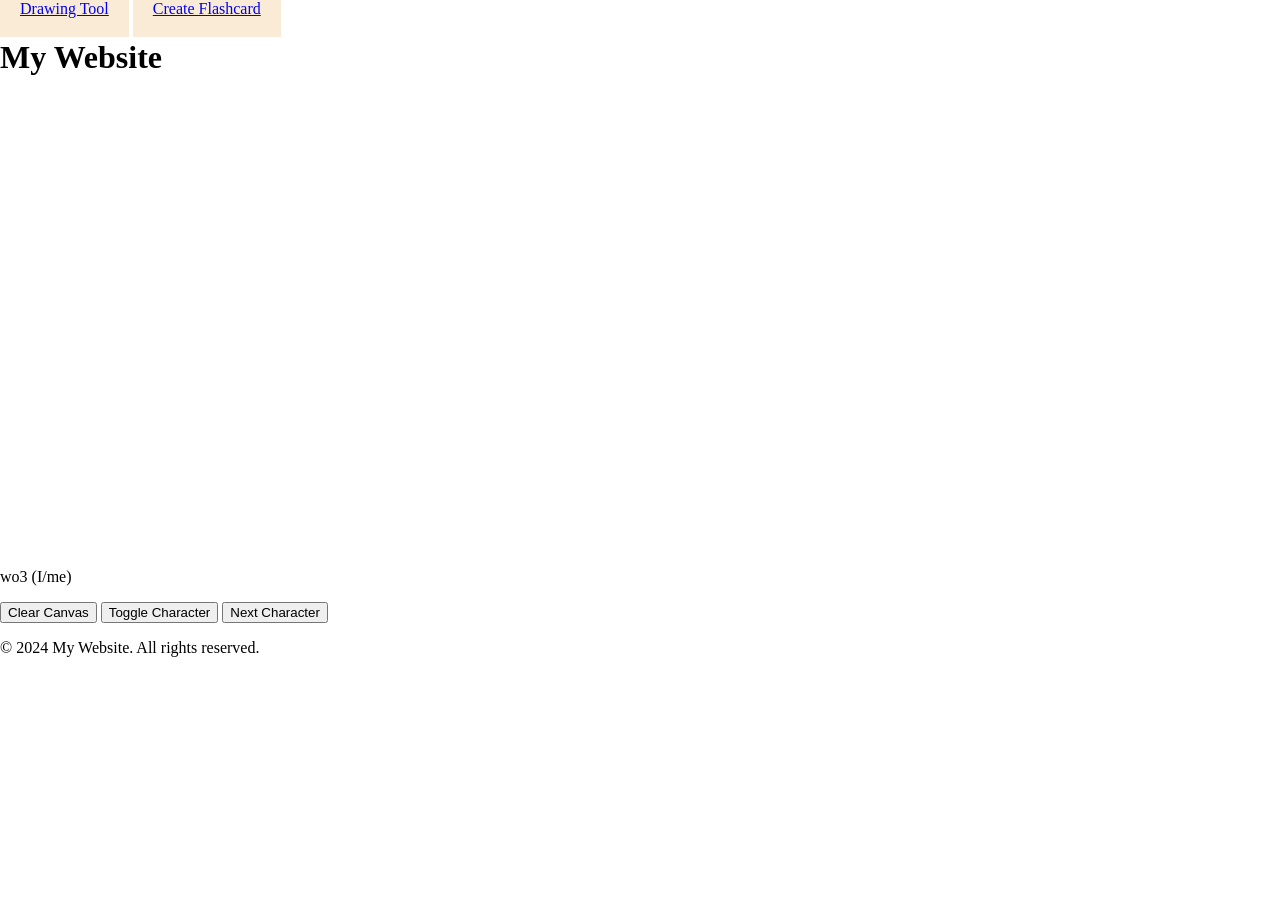
==== index.html @ 9ec39c5e "MVP" ====
<!DOCTYPE html>
<html lang="en">
<head>
    <meta charset="UTF-8">
    <meta name="viewport" content="width=device-width, initial-scale=1.0">
    <title>Practice</title>
    <link rel='stylesheet' href="universal.css">
</head>
<body>
    <script src="universal.js"></script>
    
    <script src="drawing.js"></script>
    <canvas id="drawingCanvas"></canvas>
    <p id = "characterDisplay"></p>
    <p id = "pinyinDisplay"></p>
    <button id="clearCanvas" onclick="clearCanvas()">Clear Canvas</button>
    <button id="toggleCharacter" onclick="toggleCharacter()">Toggle Character</button>
    <button id="nextCharacter" onclick="nextCharacter()">Next Character</button>

</body>
</html>
---- universal.css ----
body{
    overflow: hidden;
    padding: 0px;
    margin: 0px;
}
nav ul{
    padding: 0px;
    margin:0px;
}
nav ul li{
    display: inline;
    background-color: antiquewhite;
    padding:20px;
    margin: 0px;
    text-align: center;
    justify-content: center;
}
#drawingCanvas{
    overflow: hidden;
    touch-action: none;
}
#characterDisplay{
    position: absolute;
    z-index: 10;
    top: 0%;
    left: 50%;
    transform: translate(-50%, -50%);
    font-size: 300px;
    opacity: 0.1;
    pointer-events: none;
}
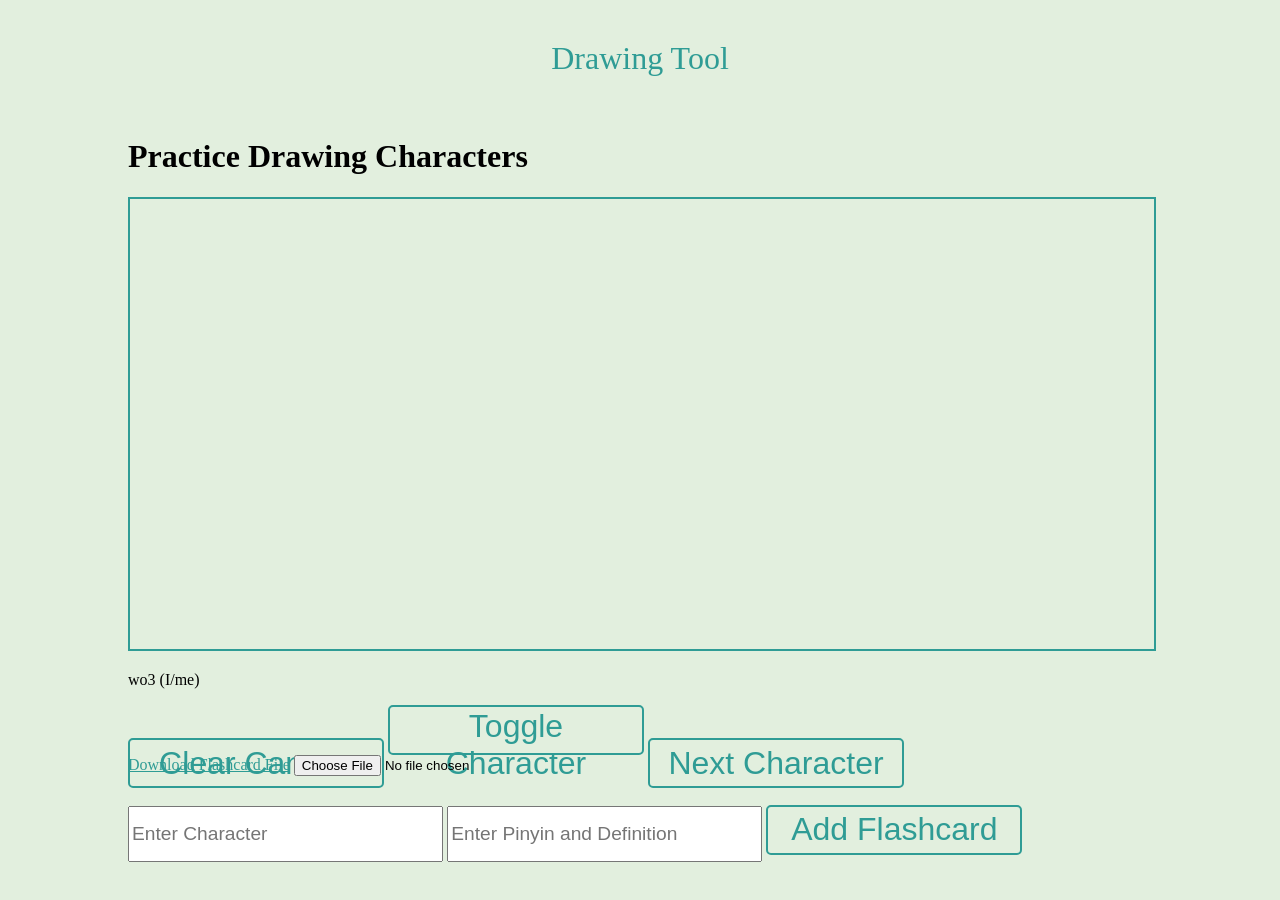
==== commit 03932b69: "Continued progress" ====
--- a/index.html
+++ b/index.html
@@ -8,14 +8,27 @@
 </head>
 <body>
     <script src="universal.js"></script>
-    
+    <script src="flashcard_create.js"></script>
     <script src="drawing.js"></script>
-    <canvas id="drawingCanvas"></canvas>
-    <p id = "characterDisplay"></p>
-    <p id = "pinyinDisplay"></p>
-    <button id="clearCanvas" onclick="clearCanvas()">Clear Canvas</button>
-    <button id="toggleCharacter" onclick="toggleCharacter()">Toggle Character</button>
-    <button id="nextCharacter" onclick="nextCharacter()">Next Character</button>
-
+    <main>
+        <h1>Practice Drawing Characters</h1>
+        <canvas id="drawingCanvas"></canvas>
+        <p id = "characterDisplay"></p>
+        <p id = "pinyinDisplay"></p>
+        <div class = 'box'>
+            <button id="clearCanvas" onclick="clearCanvas()">Clear Canvas</button>
+            <button id="toggleCharacter" onclick="toggleCharacter()">Toggle Character</button>
+            <button id="nextCharacter" onclick="nextCharacter()">Next Character</button>
+        </div>
+        <div class="box">
+            <a id="downloadFlashcards" href="flashcards.json" download>Download Flashcard File</a>
+            <input type="file" id="uploadFlashcards" accept=".json">
+        </div>
+        <form id = "flashcardForm" class = 'box'>
+            <input type="text" id="newCharacter" placeholder="Enter Character">
+            <input type="text" id="newPinyin" placeholder="Enter Pinyin and Definition">
+            <button id="addFlashcard" type="submit">Add Flashcard</button>
+        </form>
+    </main>
 </body>
 </html>
--- a/universal.css
+++ b/universal.css
@@ -1,31 +1,66 @@
 body{
-    overflow: hidden;
     padding: 0px;
     margin: 0px;
+    background-color: #e2efde;
+}
+main{
+    padding: 0% 10%;
+}
+a{
+    color: #2f9c95;
+}
+ul a{
+    text-decoration: none;
+    font-size: 2em;
+    text-align: center;
 }
 nav ul{
     padding: 0px;
     margin:0px;
+    text-align: center;
+    justify-content: center;
 }
 nav ul li{
-    display: inline;
-    background-color: antiquewhite;
-    padding:20px;
+    color:#2f9c95;
+    display: flex;
+    background-color: #e2efde;
+    padding:40px;
     margin: 0px;
     text-align: center;
     justify-content: center;
 }
+.box{
+    width:100%;
+    height:50px;
+}
+.box button{
+    text-align: center;
+    border: #2f9c95 solid 2px;
+    color:#2f9c95;
+    border-radius: 5px;
+    background-color: #e2efde;
+    width: 25%;
+    height: 100%;
+    font-size: 2em;
+}
 #drawingCanvas{
     overflow: hidden;
     touch-action: none;
+    border:#2f9c95 solid 2px;
+    width:100%;
 }
 #characterDisplay{
     position: absolute;
     z-index: 10;
     top: 0%;
     left: 50%;
-    transform: translate(-50%, -50%);
+    transform: translate(-50%, -30%);
     font-size: 300px;
     opacity: 0.1;
     pointer-events: none;
+}
+#flashcardForm input{
+    width: 30%;
+    height: 100%;
+    font-size: 1.2em;
 }
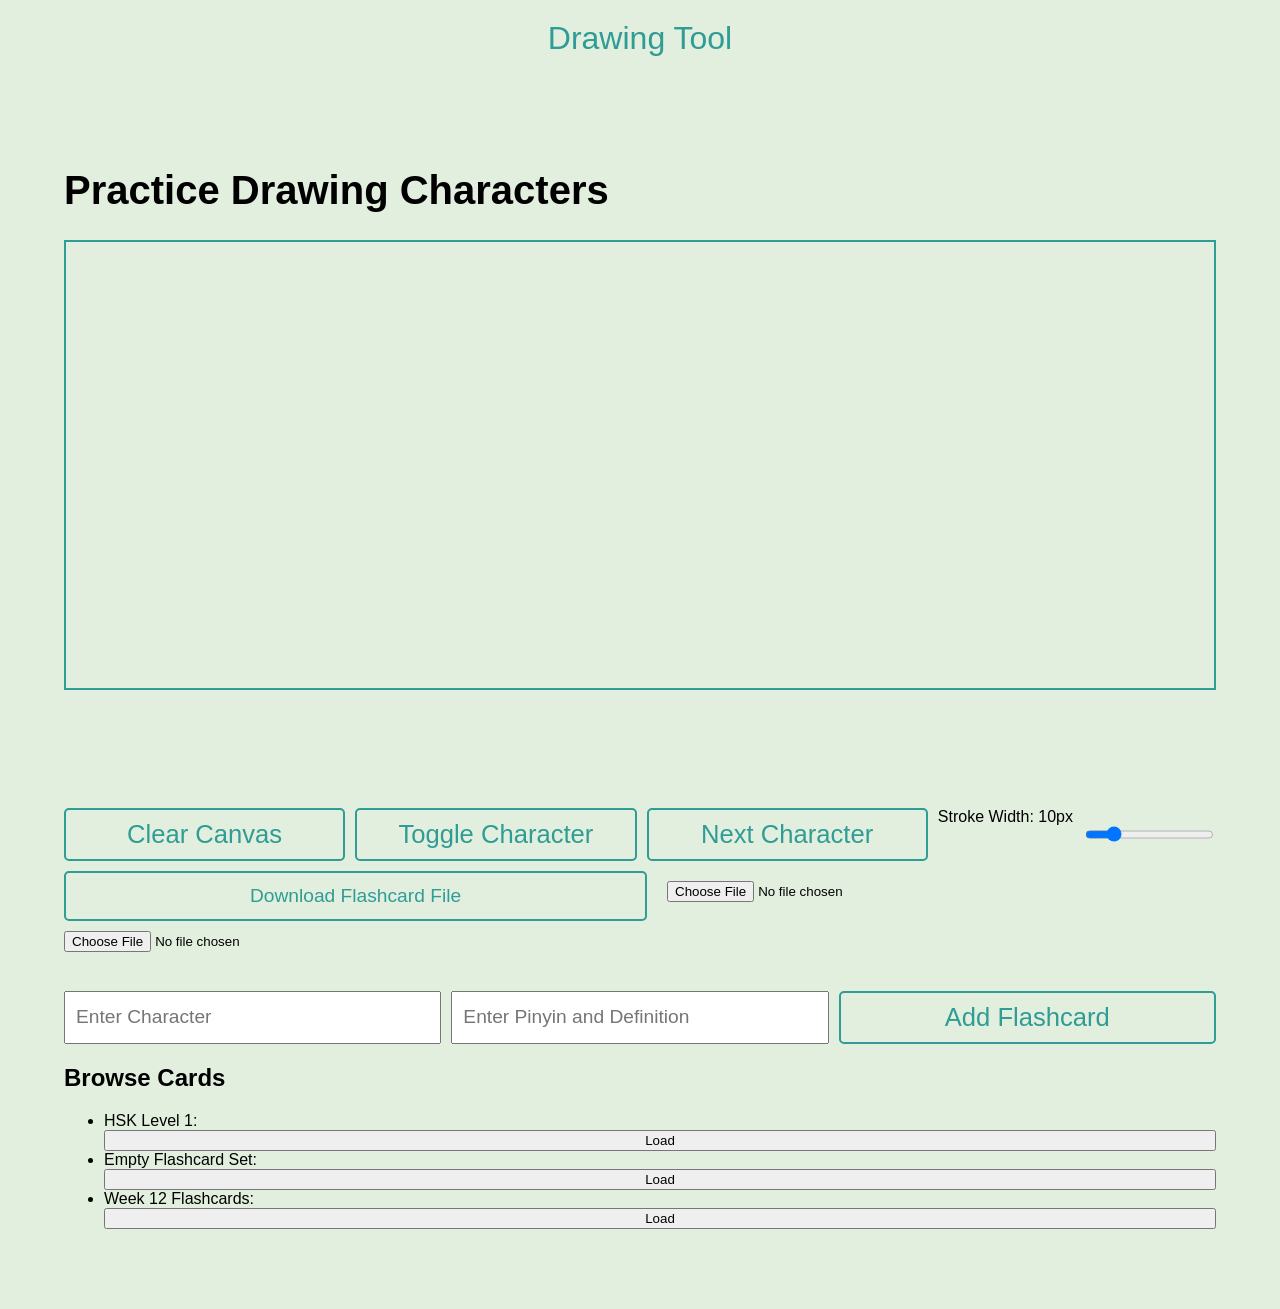
==== commit bbf50e8a: "Changes1" ====
--- a/index.html
+++ b/index.html
@@ -10,25 +10,43 @@
     <script src="universal.js"></script>
     <script src="flashcard_create.js"></script>
     <script src="drawing.js"></script>
+    <script src="browse.js"></script>
     <main>
         <h1>Practice Drawing Characters</h1>
-        <canvas id="drawingCanvas"></canvas>
+        <div id="container">
+            <canvas id="drawingCanvas"></canvas>
+        </div>
         <p id = "characterDisplay"></p>
         <p id = "pinyinDisplay"></p>
+        <p id = "cardCount" style="font-size: 0.9rem; color: #555;"></p>
+        <div class='box'>
+            <img id="mediaDisplay" src="[data-uri]" style="display:none; max-width:160px; margin-top:0.5em;" alt="Card media">
+        </div>
         <div class = 'box'>
             <button id="clearCanvas" onclick="clearCanvas()">Clear Canvas</button>
             <button id="toggleCharacter" onclick="toggleCharacter()">Toggle Character</button>
             <button id="nextCharacter" onclick="nextCharacter()">Next Character</button>
+            <label for="strokeWidthRange">Stroke Width: <span id="strokeWidthValue">10</span>px</label>
+            <input type="range" id="strokeWidthRange" min="1" max="50" value="10">
         </div>
         <div class="box">
-            <a id="downloadFlashcards" href="flashcards.json" download>Download Flashcard File</a>
+            <a id="downloadFlashcards" href="flashcards/flashcards.json" download>Download Flashcard File</a>
             <input type="file" id="uploadFlashcards" accept=".json">
+        </div>
+        <div class="box">
+            <input type="file" id="fileInput" accept="image/*">
+            <img id="preview" src="[data-uri]" style="display:none; max-width:160px; margin-top:0.5em;" alt="Image preview">
         </div>
         <form id = "flashcardForm" class = 'box'>
             <input type="text" id="newCharacter" placeholder="Enter Character">
             <input type="text" id="newPinyin" placeholder="Enter Pinyin and Definition">
             <button id="addFlashcard" type="submit">Add Flashcard</button>
         </form>
+
+        <h2>Browse Cards</h2>
+        <ul id="flashcardList">
+            
+        </ul>
     </main>
 </body>
 </html>
--- a/universal.css
+++ b/universal.css
@@ -1,17 +1,24 @@
+
+* {
+    box-sizing: border-box;
+}
+
 body{
     padding: 0px;
     margin: 0px;
     background-color: #e2efde;
+    font-family: 'Arial', sans-serif;
 }
 main{
-    padding: 0% 10%;
+    padding: clamp(10px, 5vw, 100px);
 }
 a{
     color: #2f9c95;
+    font-size: clamp(1em, 2vw, 1.2em);
 }
 ul a{
     text-decoration: none;
-    font-size: 2em;
+    font-size: clamp(1.5em, 4vw, 2em);
     text-align: center;
 }
 nav ul{
@@ -19,19 +26,26 @@
     margin:0px;
     text-align: center;
     justify-content: center;
+    display: flex;
+    flex-wrap: wrap;
 }
 nav ul li{
     color:#2f9c95;
     display: flex;
     background-color: #e2efde;
-    padding:40px;
+    padding: clamp(10px, 2vw, 20px);
     margin: 0px;
     text-align: center;
     justify-content: center;
 }
 .box{
     width:100%;
-    height:50px;
+    height: auto;
+    min-height: 50px;
+    display: flex;
+    gap: 10px;
+    margin: 10px 0;
+    flex-wrap: wrap;
 }
 .box button{
     text-align: center;
@@ -39,28 +53,108 @@
     color:#2f9c95;
     border-radius: 5px;
     background-color: #e2efde;
-    width: 25%;
-    height: 100%;
-    font-size: 2em;
+    flex: 1;
+    min-width: 100px;
+    font-size: clamp(1em, 2vw, 2em);
+    padding: 10px;
+    cursor: pointer;
+}
+.box button:hover {
+    background-color: #d0e8cb;
 }
 #drawingCanvas{
     overflow: hidden;
     touch-action: none;
     border:#2f9c95 solid 2px;
     width:100%;
+    height: auto;
+    display: block;
+    z-index: 0;
+}
+.download-link{
+    display: inline-block;
+    padding: 10px 20px;
+    border: #2f9c95 solid 2px;
+    border-radius: 5px;
+    background-color: #e2efde;
+    text-decoration: none;
+    color: #2f9c95;
+}
+#container{
+    z-index: 1;
+    width: 100%;
+    position: relative;
 }
 #characterDisplay{
     position: absolute;
     z-index: 10;
-    top: 0%;
+    top: 50%;
     left: 50%;
-    transform: translate(-50%, -30%);
-    font-size: 300px;
+    transform: translate(-50%, -50%);
+    font-size: clamp(80px, 30vmin, 400px);
     opacity: 0.1;
     pointer-events: none;
+    width: 100%;
+    text-align: center;
+    white-space: normal;
+    word-wrap: break-word;
+    display: -webkit-box;
+    -webkit-line-clamp: 2;
+    -webkit-box-orient: vertical;
+    overflow: hidden;
+}
+#flashcardForm{
+    display: flex;
+    gap: 10px;
+    flex-wrap: wrap;
 }
 #flashcardForm input{
-    width: 30%;
-    height: 100%;
-    font-size: 1.2em;
+    flex: 1;
+    min-width: 200px;
+    min-height: 50px;
+    font-size: clamp(1em, 2vw, 1.2em);
+    padding: 10px;
+}
+#flashcardForm button {
+    flex: 1;
+    min-width: 100px;
+}
+
+h1 {
+    font-size: clamp(1.5em, 5vw, 2.5em);
+}
+
+p {
+    font-size: clamp(1em, 2vw, 1.2em);
+}
+
+#uploadFlashcards {
+    flex: 1;
+    min-width: 150px;
+    padding: 10px;
+    cursor: pointer;
+}
+
+#downloadFlashcards {
+    display: inline-block;
+    padding: 10px 20px;
+    border: #2f9c95 solid 2px;
+    border-radius: 5px;
+    background-color: #e2efde;
+    text-decoration: none;
+    flex: 1;
+    text-align: center;
+    min-height: 50px;
+    display: flex;
+    align-items: center;
+    justify-content: center;
+}
+
+#pinyinDisplay {
+    white-space: pre-wrap;
+    word-wrap: break-word;
+    overflow-wrap: break-word;
+    max-width: 100%;
+    text-align: center;
+    padding: 10px;
 }
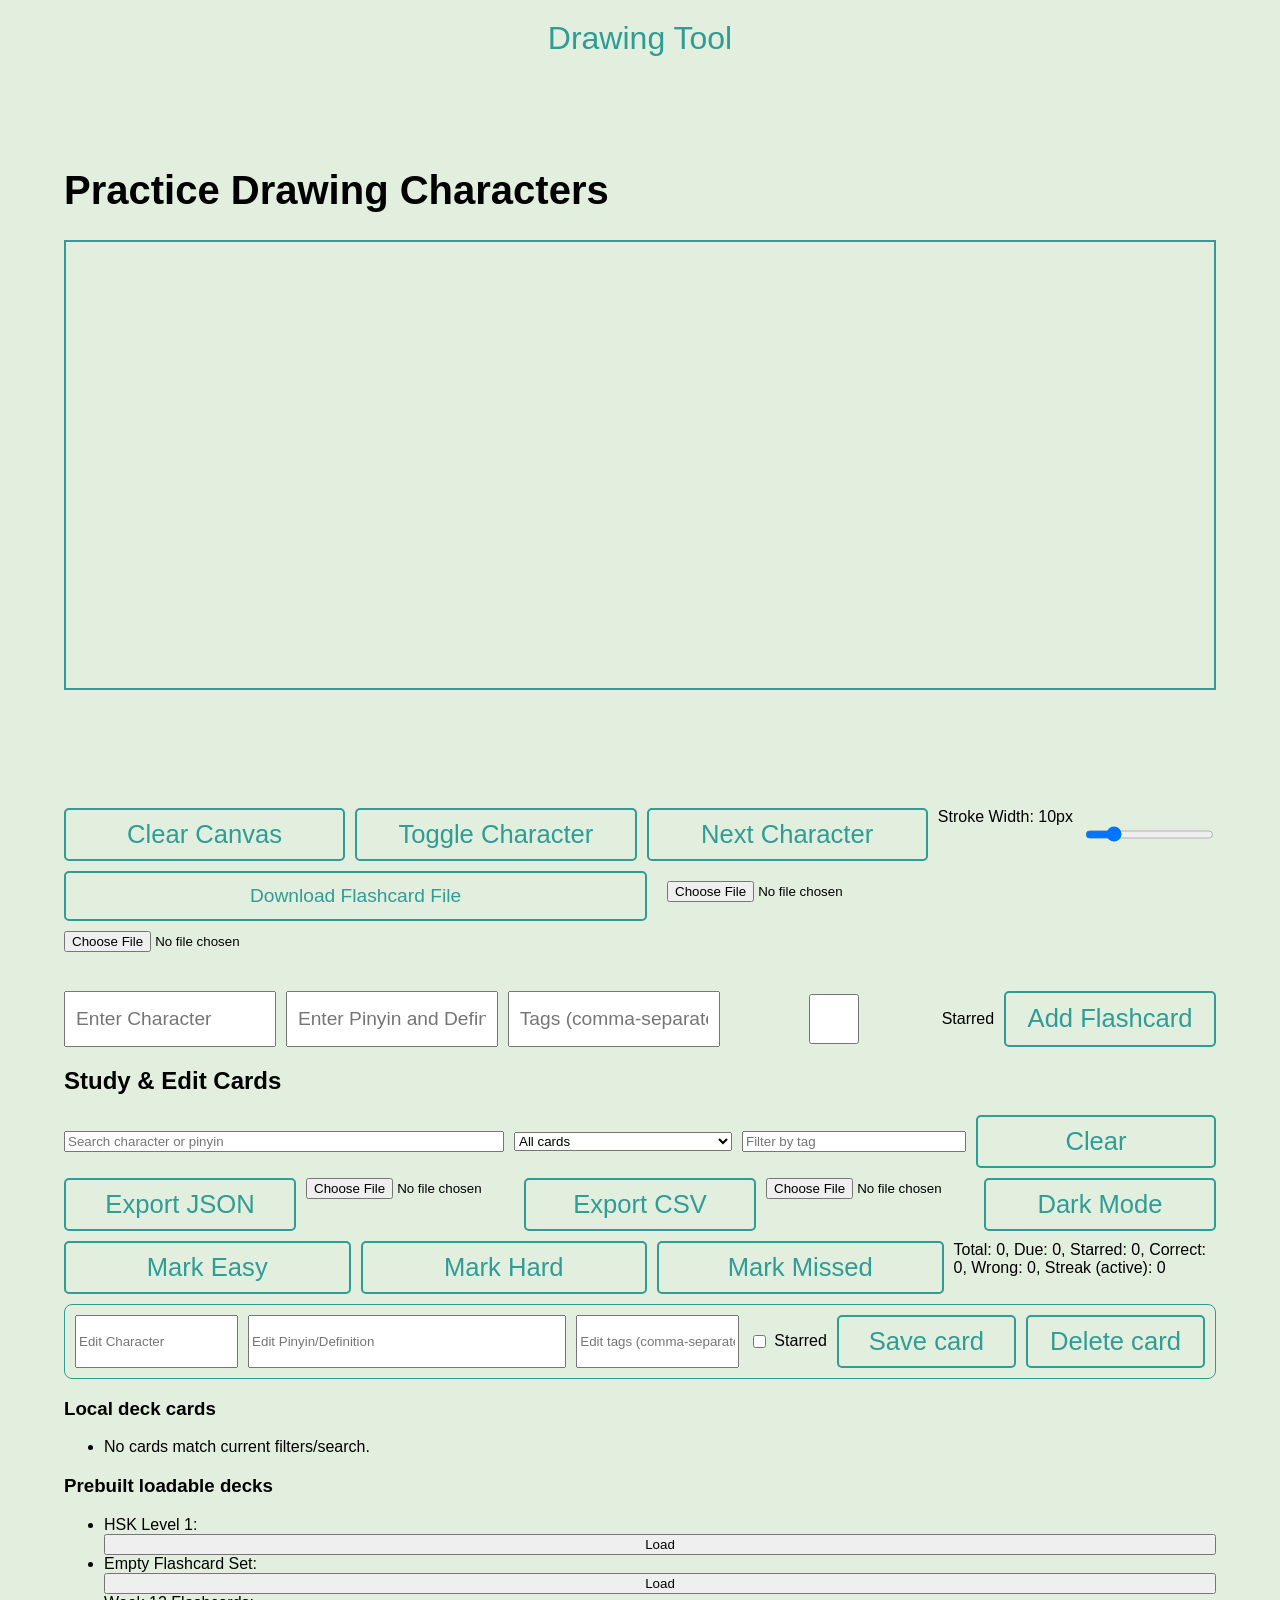
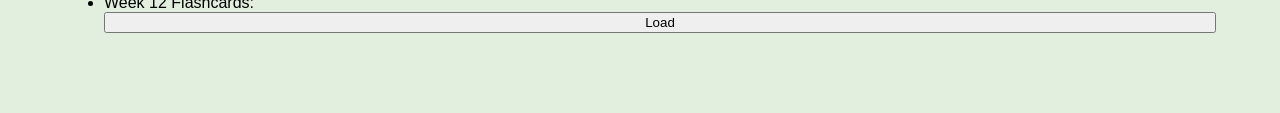
==== commit ef0fc91a: "Big changes" ====
--- a/index.html
+++ b/index.html
@@ -37,16 +37,56 @@
             <input type="file" id="fileInput" accept="image/*">
             <img id="preview" src="[data-uri]" style="display:none; max-width:160px; margin-top:0.5em;" alt="Image preview">
         </div>
-        <form id = "flashcardForm" class = 'box'>
-            <input type="text" id="newCharacter" placeholder="Enter Character">
-            <input type="text" id="newPinyin" placeholder="Enter Pinyin and Definition">
+        <form id="flashcardForm" class="box" style="flex-wrap: wrap;">
+            <input type="text" id="newCharacter" placeholder="Enter Character" required>
+            <input type="text" id="newPinyin" placeholder="Enter Pinyin and Definition" required>
+            <input type="text" id="newTags" placeholder="Tags (comma-separated)">
+            <label style="display:flex; align-items:center; gap:5px;"><input type="checkbox" id="newStarred"> Starred</label>
             <button id="addFlashcard" type="submit">Add Flashcard</button>
         </form>
 
-        <h2>Browse Cards</h2>
-        <ul id="flashcardList">
-            
-        </ul>
+        <h2>Study & Edit Cards</h2>
+        <div class="box" style="justify-content: space-between; align-items: center;">
+            <input type="text" id="searchInput" placeholder="Search character or pinyin" style="flex:2; min-width: 180px;">
+            <select id="filterSelect" style="flex:1; min-width: 160px;">
+                <option value="all">All cards</option>
+                <option value="due">Due for review</option>
+                <option value="missed">Missed recently</option>
+                <option value="starred">Starred</option>
+                <option value="recent">Recently added</option>
+            </select>
+            <input type="text" id="tagFilter" placeholder="Filter by tag" style="flex:1; min-width: 130px;">
+            <button id="clearFilter">Clear</button>
+        </div>
+        <div class="box" style="flex-wrap: wrap; gap: 10px;">
+            <button id="exportJson">Export JSON</button>
+            <input type="file" id="importJson" accept="application/json" style="flex:1; min-width: 150px;">
+            <button id="exportCsv">Export CSV</button>
+            <input type="file" id="importCsv" accept=".csv" style="flex:1; min-width: 150px;">
+            <button id="themeToggle">Toggle Dark Mode</button>
+        </div>
+
+        <div id="reviewPanel" class="box" style="flex-wrap: wrap;">
+            <button id="markEasy">Mark Easy</button>
+            <button id="markHard">Mark Hard</button>
+            <button id="markMissed">Mark Missed</button>
+            <span id="stats" style="flex:1; min-width: 150px;"></span>
+        </div>
+
+        <div id="cardEditor" class="box" style="flex-wrap: wrap; border: 1px solid #2f9c95; border-radius: 8px; padding: 10px; margin-bottom: 10px;">
+            <input type="hidden" id="editCardId">
+            <input type="text" id="editCharacter" placeholder="Edit Character" style="flex:1; min-width:130px;">
+            <input type="text" id="editPinyin" placeholder="Edit Pinyin/Definition" style="flex:2; min-width:130px;">
+            <input type="text" id="editTags" placeholder="Edit tags (comma-separated)" style="flex:1; min-width:130px;">
+            <label style="display:flex; align-items:center; gap:5px;"><input type="checkbox" id="editStarred"> Starred</label>
+            <button id="saveCard">Save card</button>
+            <button id="deleteCard">Delete card</button>
+        </div>
+
+        <h3>Local deck cards</h3>
+        <ul id="flashcardList"></ul>
+        <h3>Prebuilt loadable decks</h3>
+        <ul id="deckLoadList"></ul>
     </main>
 </body>
 </html>
--- a/universal.css
+++ b/universal.css
@@ -157,4 +157,52 @@
     max-width: 100%;
     text-align: center;
     padding: 10px;
+}
+
+body.dark-mode {
+    background-color: #1b1b1b;
+    color: #ddd;
+}
+
+body.dark-mode nav ul li,
+body.dark-mode .box,
+body.dark-mode #flashcardList li,
+body.dark-mode #deckLoadList li {
+    background-color: #2a2a2a;
+    border-color: #444;
+    color: #eee;
+}
+
+body.dark-mode .box button,
+body.dark-mode a,
+body.dark-mode #downloadFlashcards {
+    border-color: #66d6d0;
+    color: #66d6d0;
+}
+
+body.dark-mode .box button:hover,
+body.dark-mode #downloadFlashcards:hover {
+    background-color: #346e6a;
+}
+
+@media (max-width: 768px) {
+    .box {
+        flex-direction: column;
+        align-items: stretch;
+    }
+
+    nav ul {
+        flex-direction: column;
+    }
+
+    .box button,
+    #downloadFlashcards,
+    #uploadFlashcards,
+    #flashcardForm input {
+        min-width: 100%;
+    }
+
+    #drawingCanvas {
+        height: 40vh;
+    }
 }
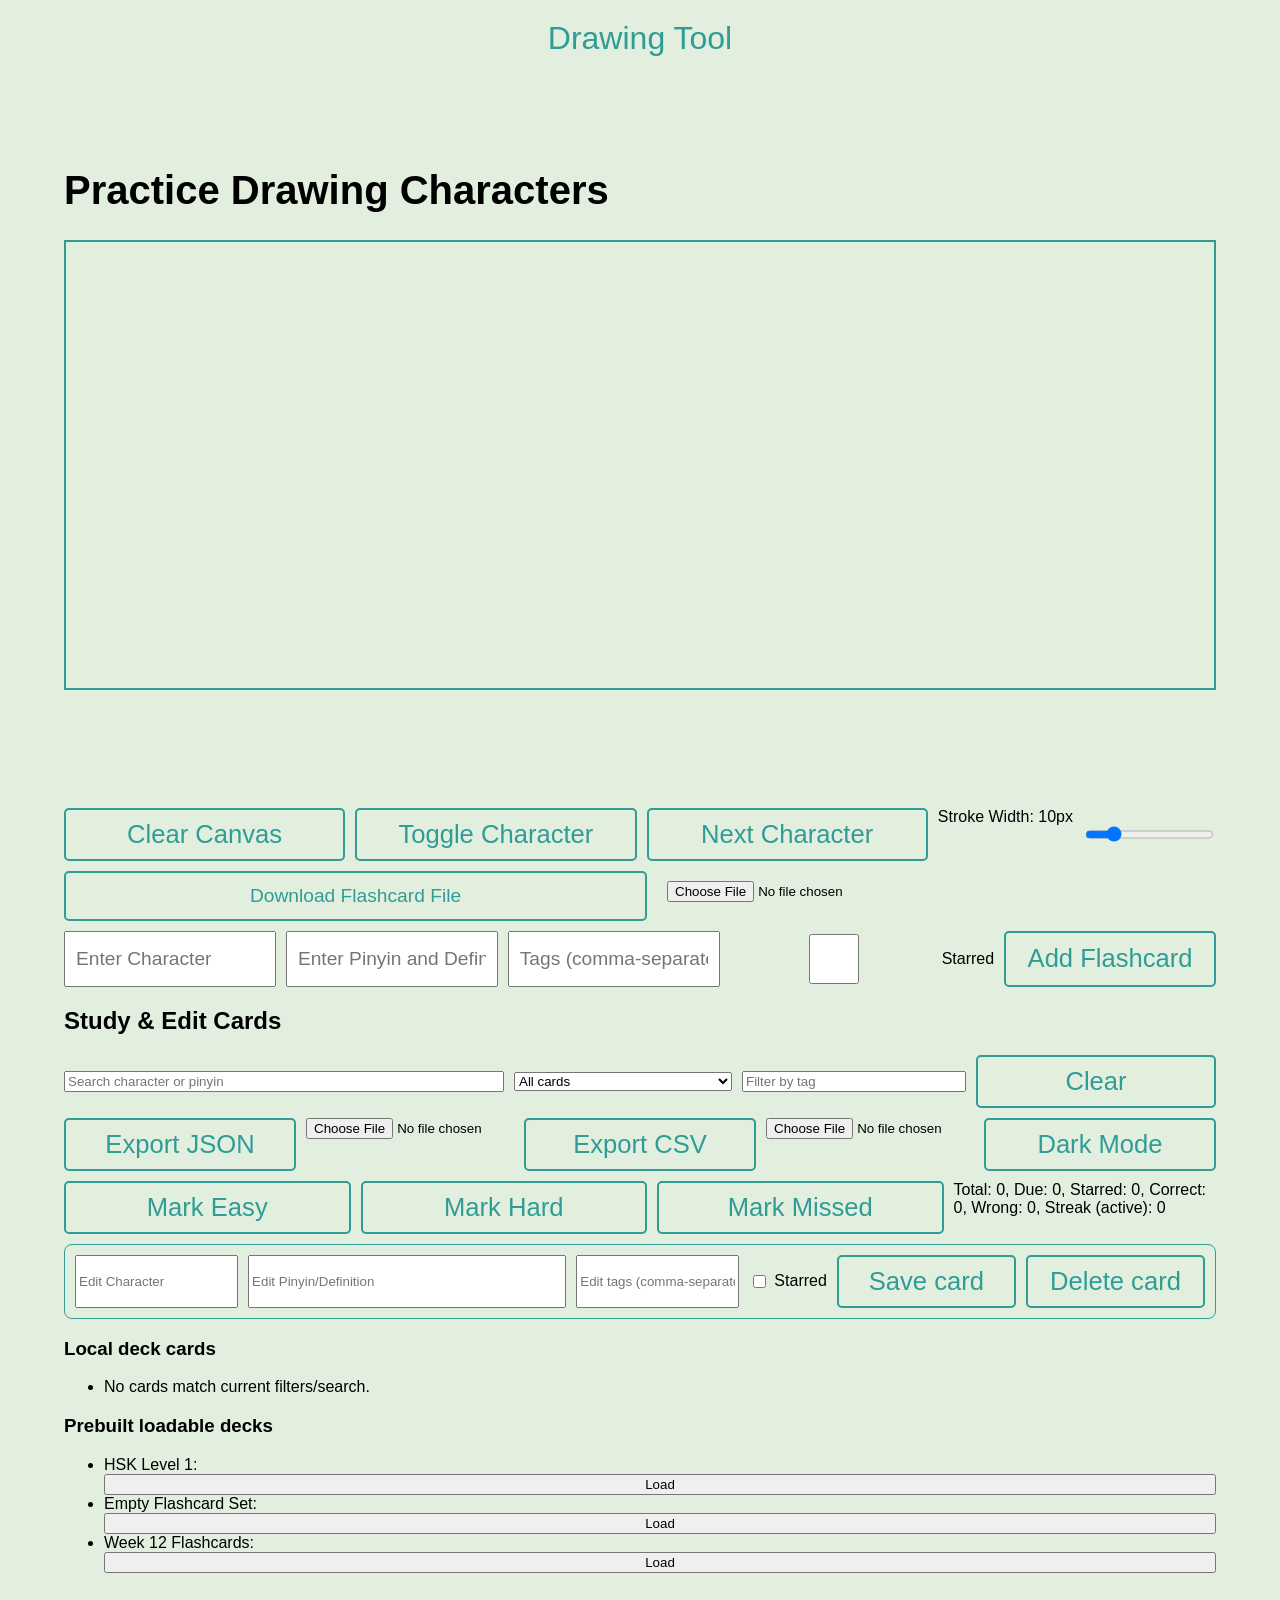
==== commit bfd04b2a: "Don't need images" ====
--- a/index.html
+++ b/index.html
@@ -32,10 +32,6 @@
         <div class="box">
             <a id="downloadFlashcards" href="flashcards/flashcards.json" download>Download Flashcard File</a>
             <input type="file" id="uploadFlashcards" accept=".json">
-        </div>
-        <div class="box">
-            <input type="file" id="fileInput" accept="image/*">
-            <img id="preview" src="[data-uri]" style="display:none; max-width:160px; margin-top:0.5em;" alt="Image preview">
         </div>
         <form id="flashcardForm" class="box" style="flex-wrap: wrap;">
             <input type="text" id="newCharacter" placeholder="Enter Character" required>
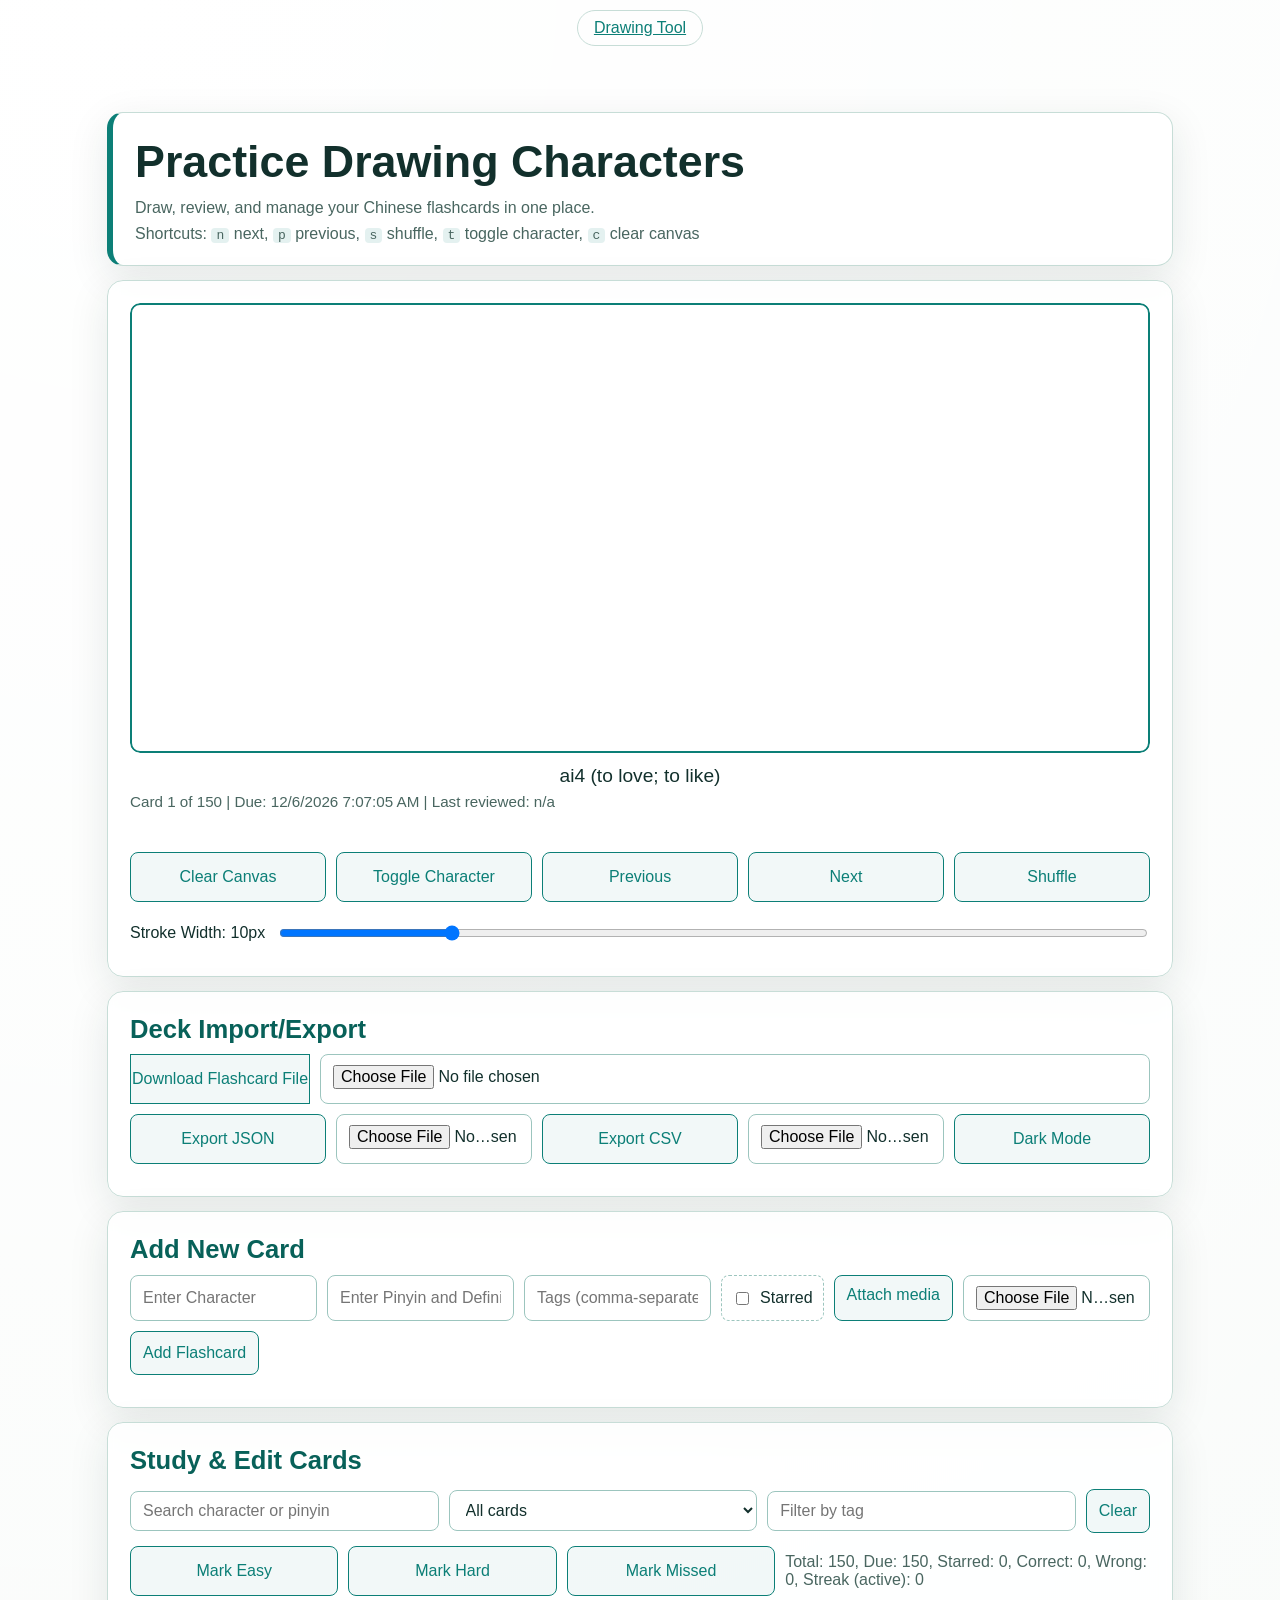
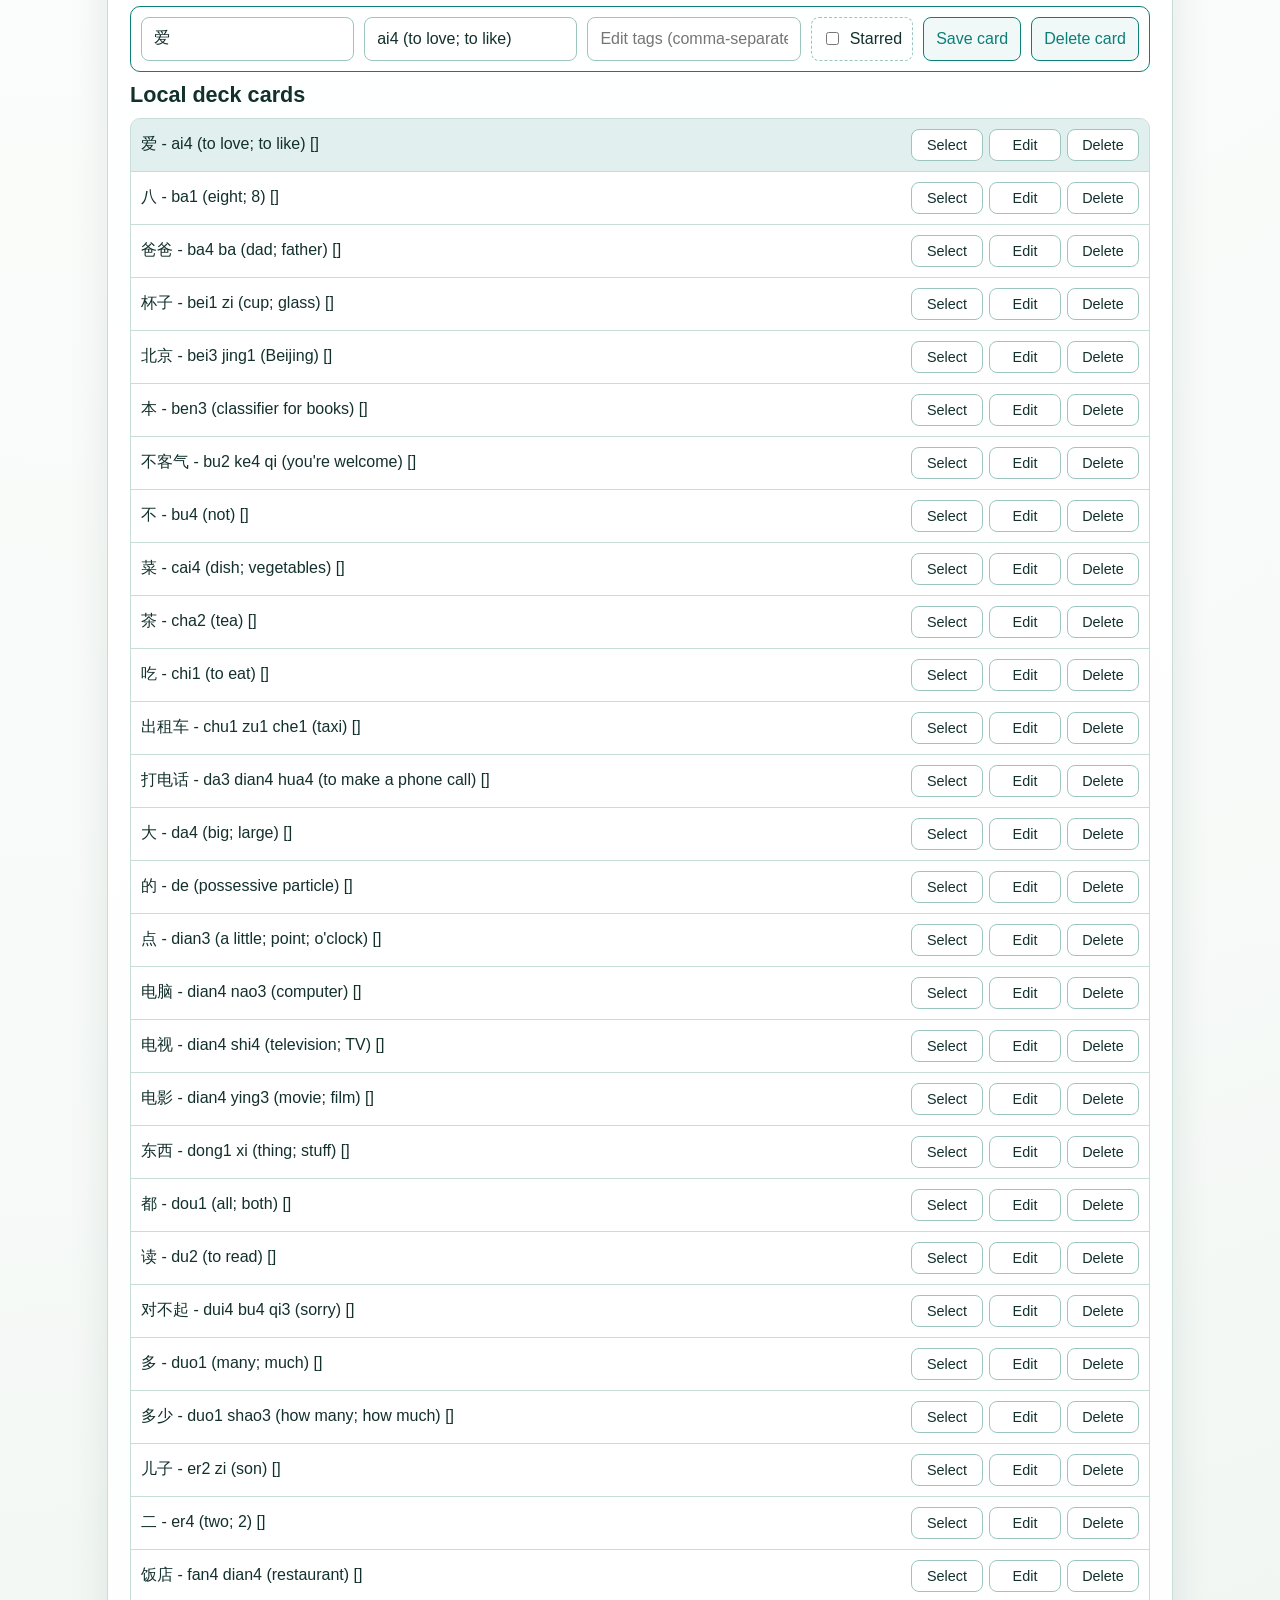
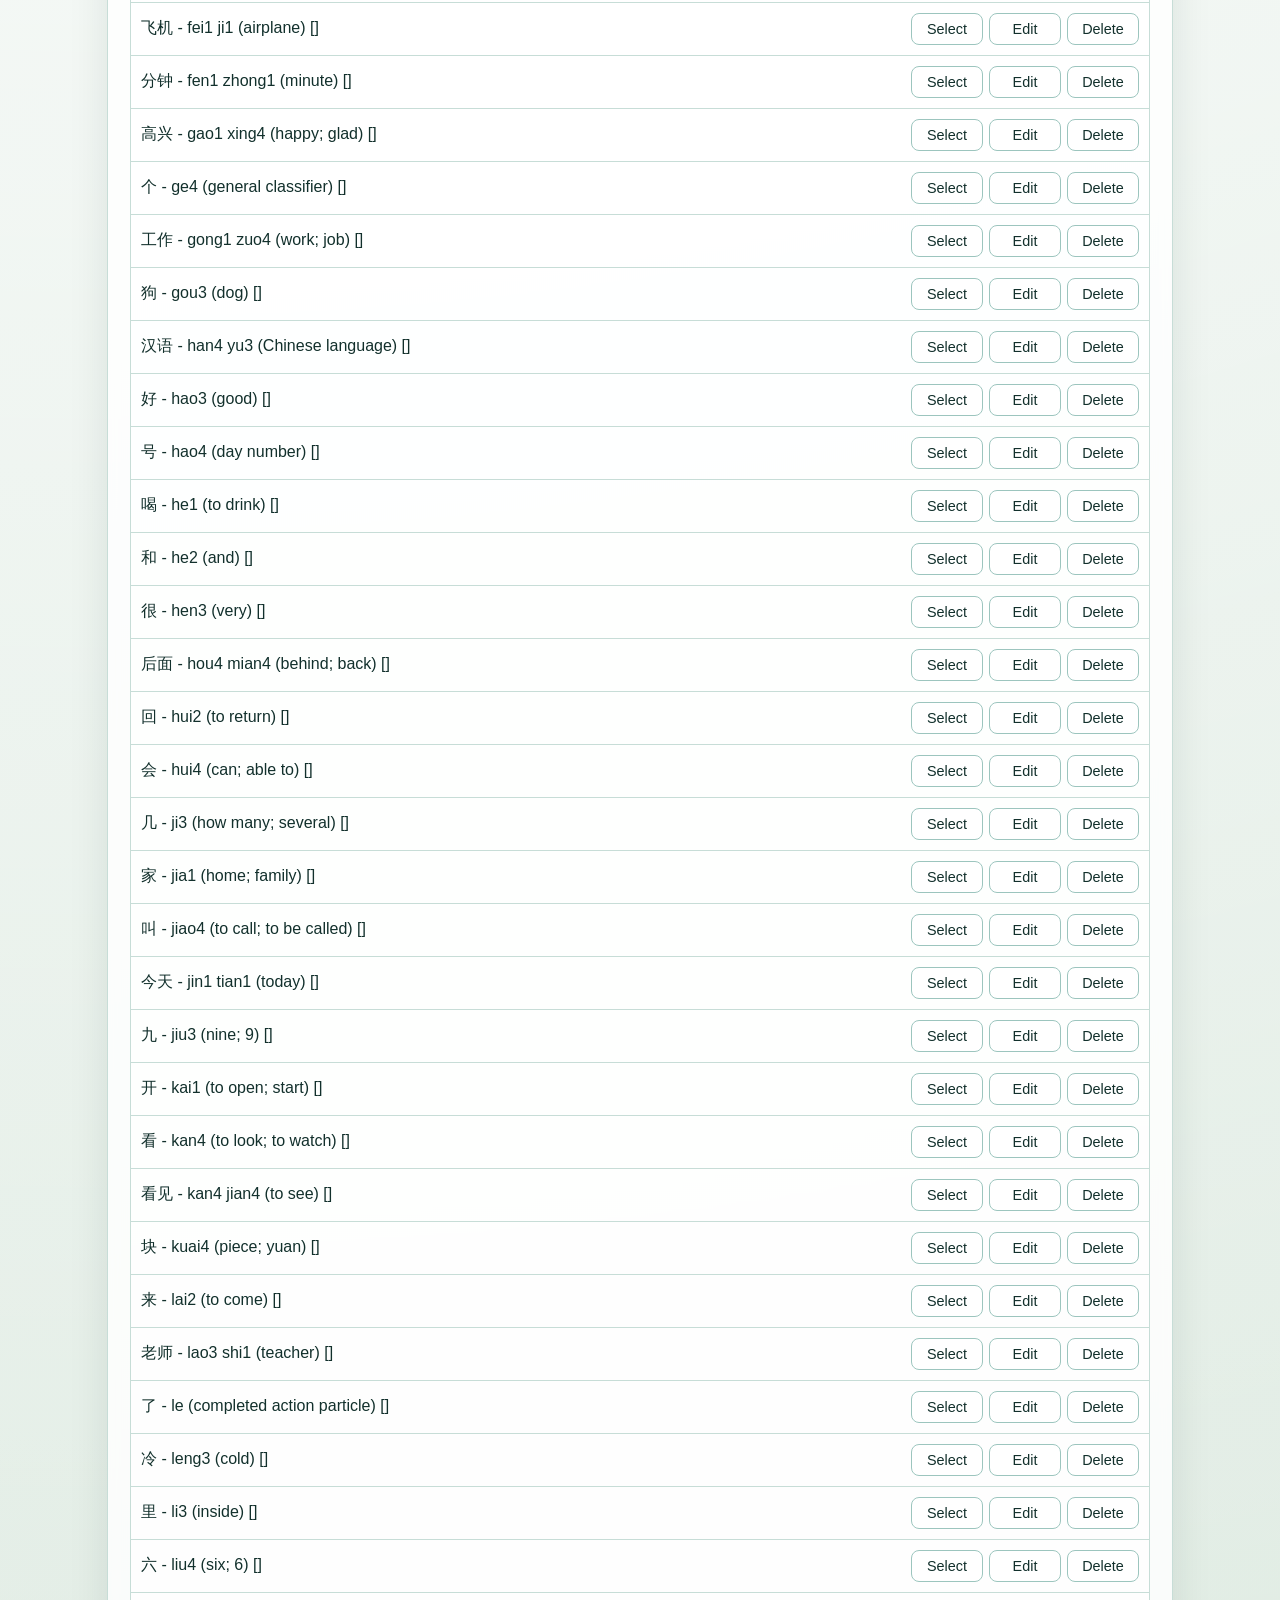
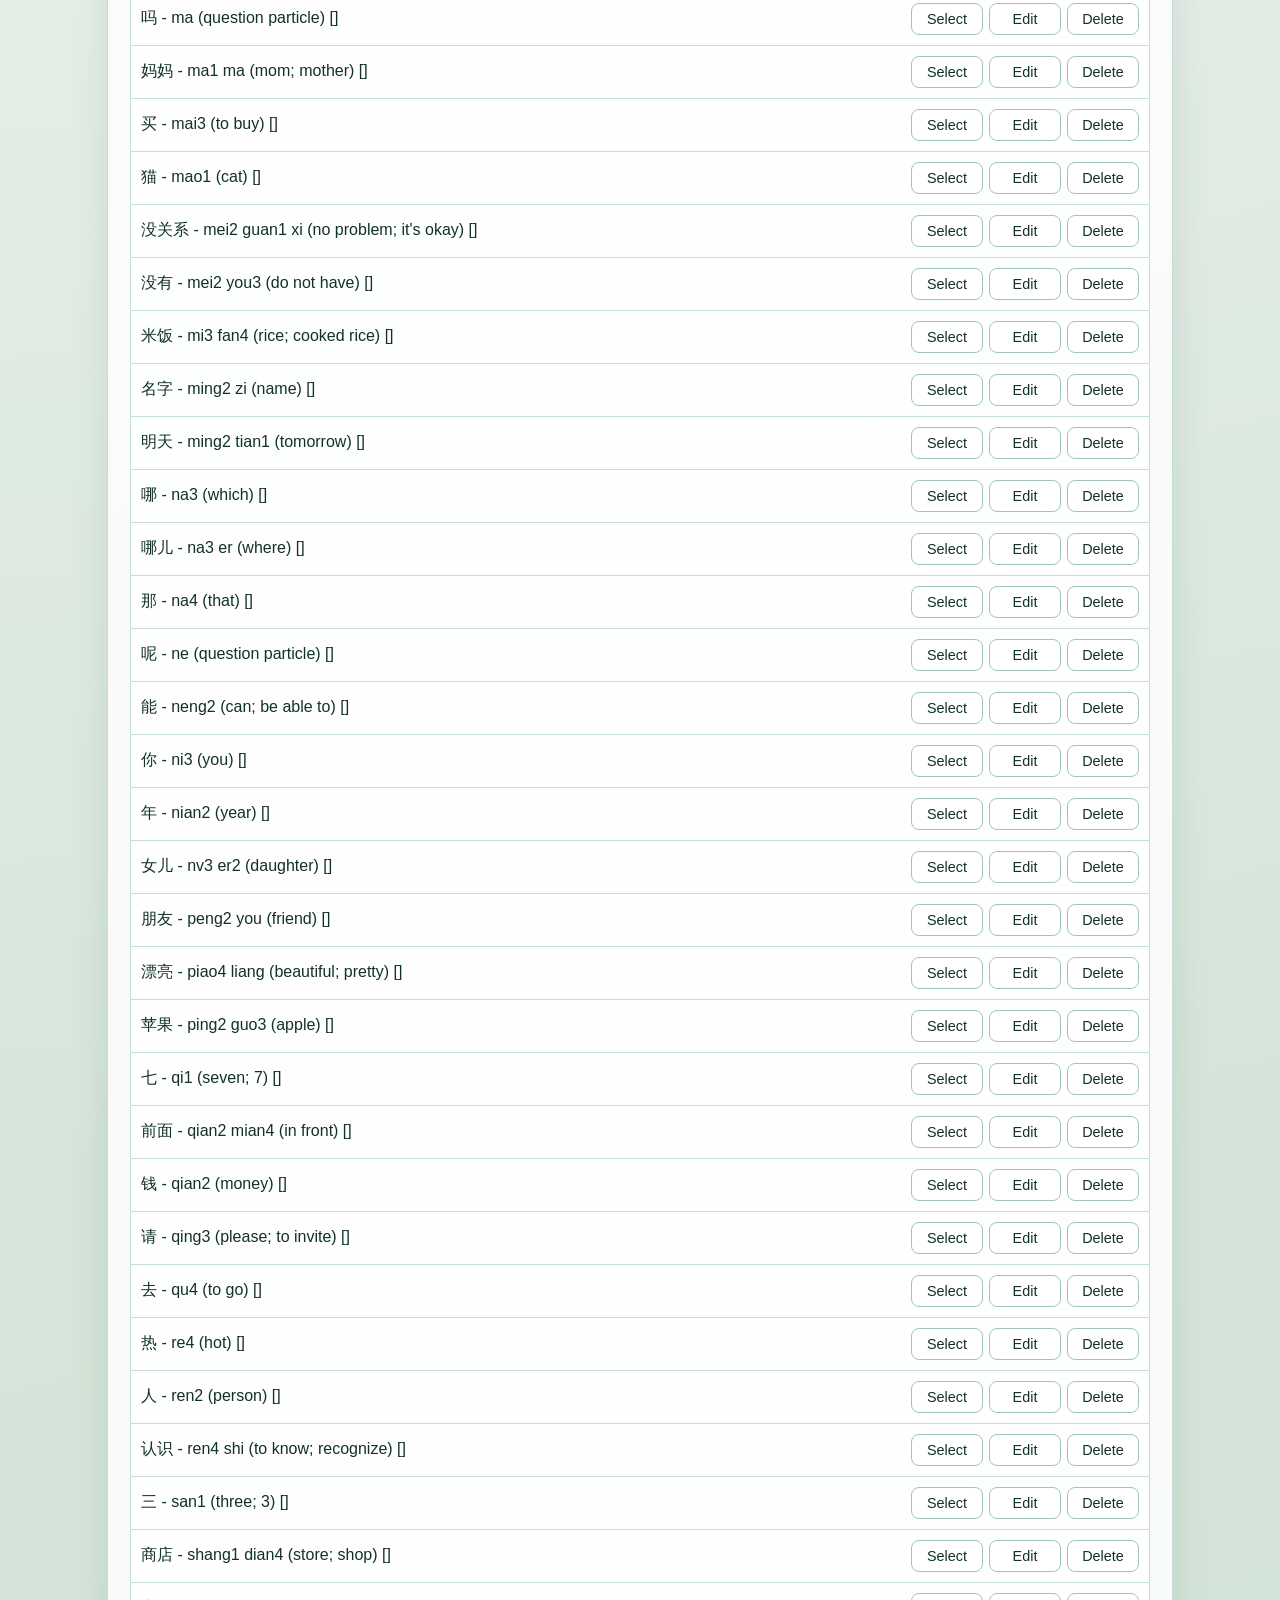
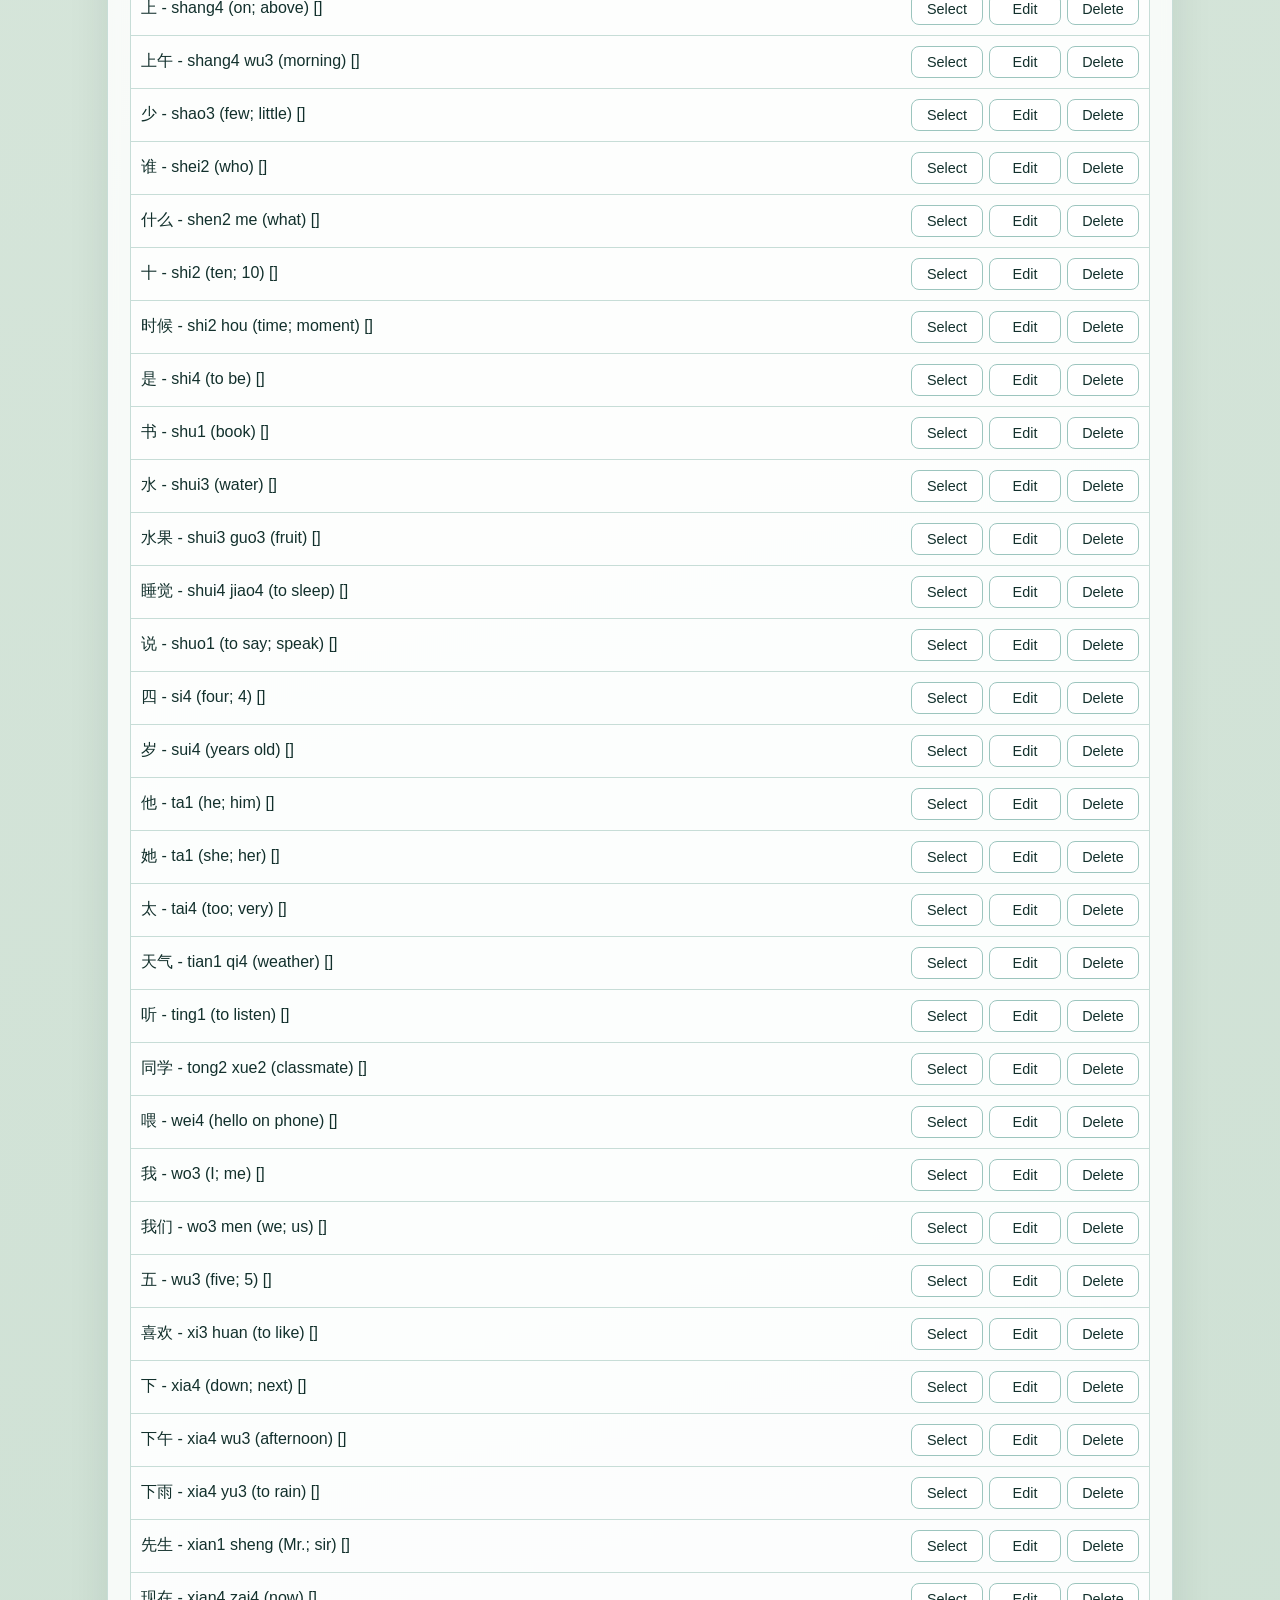
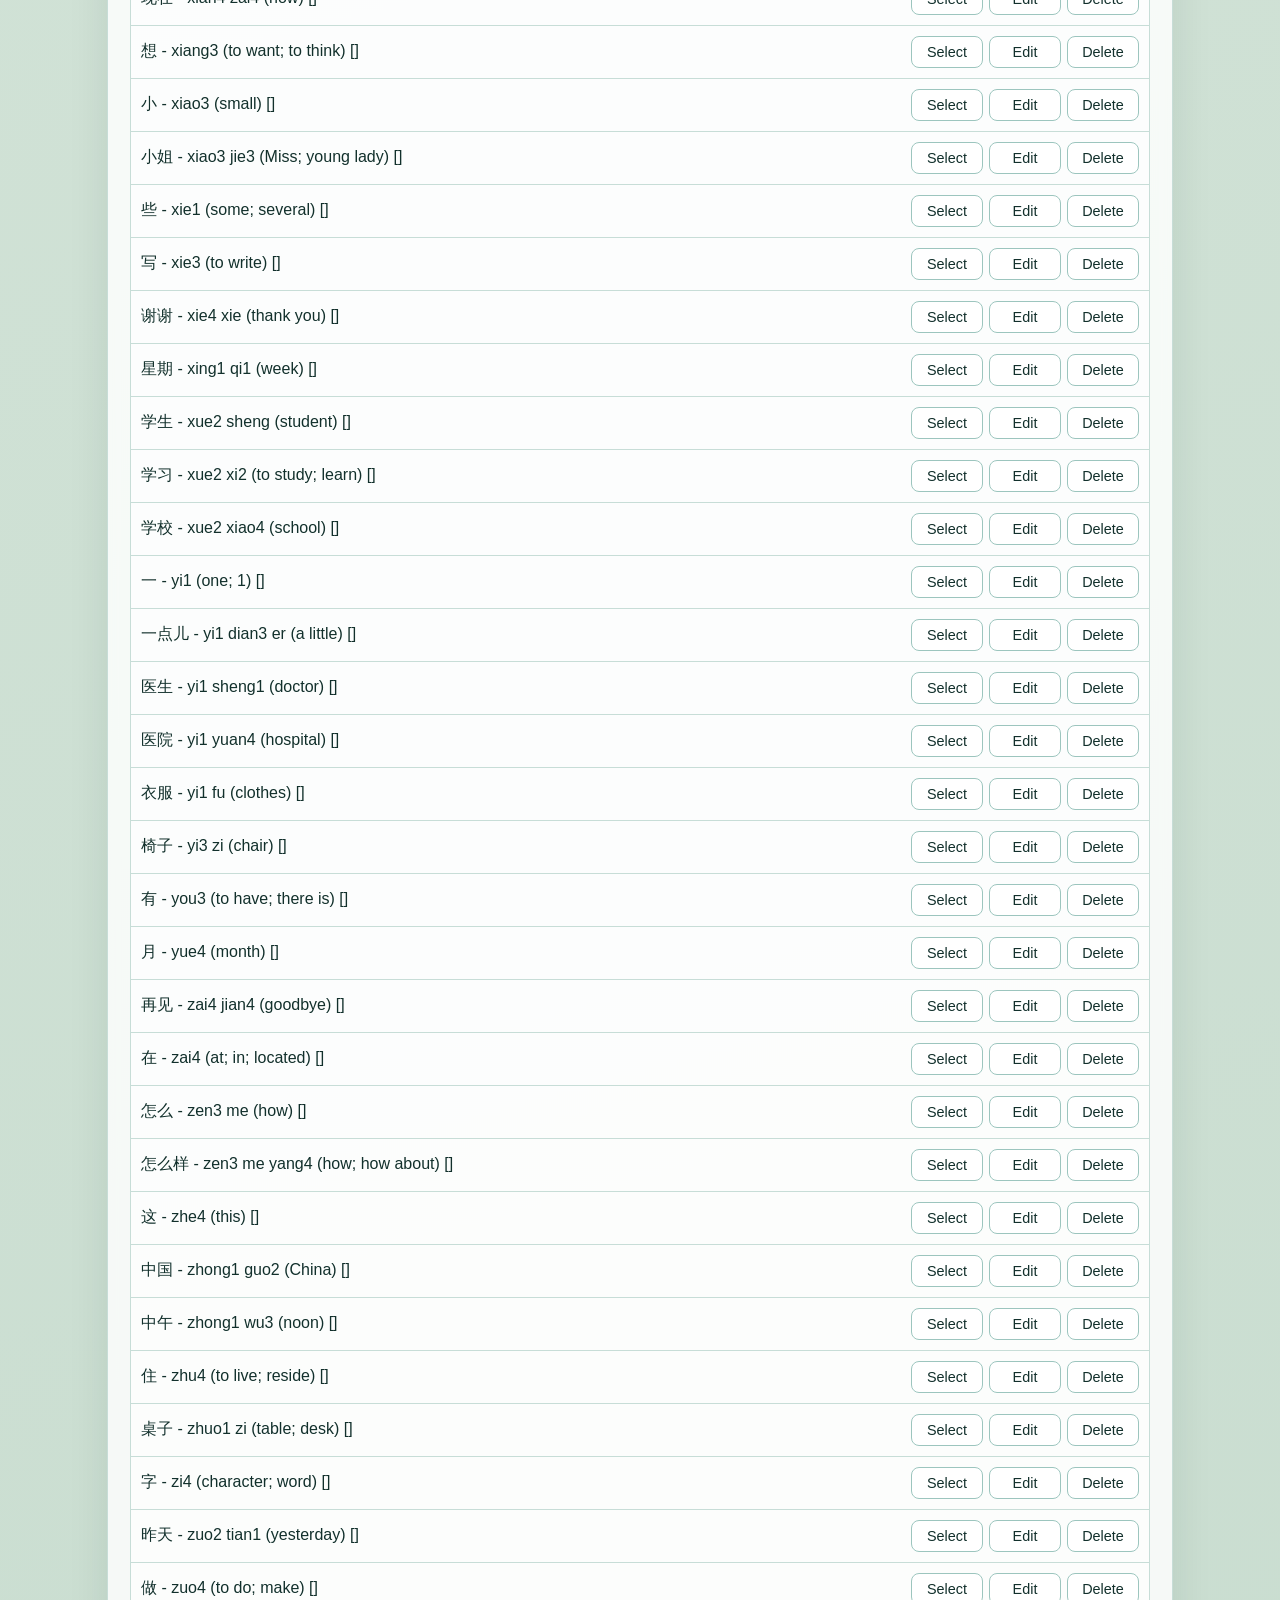
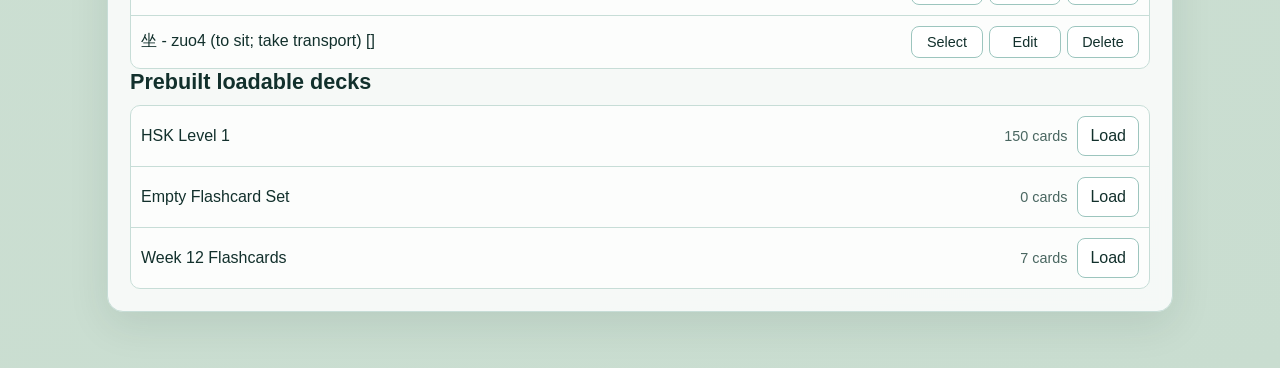
==== commit c2f93c91: "Complete UI rework to be in line with common style, fixed box issues too and various small bugs." ====
--- a/index.html
+++ b/index.html
@@ -3,7 +3,7 @@
 <head>
     <meta charset="UTF-8">
     <meta name="viewport" content="width=device-width, initial-scale=1.0">
-    <title>Practice</title>
+    <title>Chinese Character Practice</title>
     <link rel='stylesheet' href="universal.css">
 </head>
 <body>
@@ -12,77 +12,99 @@
     <script src="drawing.js"></script>
     <script src="browse.js"></script>
     <main>
-        <h1>Practice Drawing Characters</h1>
-        <div id="container">
-            <canvas id="drawingCanvas"></canvas>
-        </div>
-        <p id = "characterDisplay"></p>
-        <p id = "pinyinDisplay"></p>
-        <p id = "cardCount" style="font-size: 0.9rem; color: #555;"></p>
-        <div class='box'>
-            <img id="mediaDisplay" src="[data-uri]" style="display:none; max-width:160px; margin-top:0.5em;" alt="Card media">
-        </div>
-        <div class = 'box'>
-            <button id="clearCanvas" onclick="clearCanvas()">Clear Canvas</button>
-            <button id="toggleCharacter" onclick="toggleCharacter()">Toggle Character</button>
-            <button id="nextCharacter" onclick="nextCharacter()">Next Character</button>
-            <label for="strokeWidthRange">Stroke Width: <span id="strokeWidthValue">10</span>px</label>
-            <input type="range" id="strokeWidthRange" min="1" max="50" value="10">
-        </div>
-        <div class="box">
-            <a id="downloadFlashcards" href="flashcards/flashcards.json" download>Download Flashcard File</a>
-            <input type="file" id="uploadFlashcards" accept=".json">
-        </div>
-        <form id="flashcardForm" class="box" style="flex-wrap: wrap;">
-            <input type="text" id="newCharacter" placeholder="Enter Character" required>
-            <input type="text" id="newPinyin" placeholder="Enter Pinyin and Definition" required>
-            <input type="text" id="newTags" placeholder="Tags (comma-separated)">
-            <label style="display:flex; align-items:center; gap:5px;"><input type="checkbox" id="newStarred"> Starred</label>
-            <button id="addFlashcard" type="submit">Add Flashcard</button>
-        </form>
+        <section class="panel hero-panel">
+            <h1>Practice Drawing Characters</h1>
+            <p class="subtitle">Draw, review, and manage your Chinese flashcards in one place.</p>
+            <p class="shortcut-hint">Shortcuts: <code>n</code> next, <code>p</code> previous, <code>s</code> shuffle, <code>t</code> toggle character, <code>c</code> clear canvas</p>
+        </section>
 
-        <h2>Study & Edit Cards</h2>
-        <div class="box" style="justify-content: space-between; align-items: center;">
-            <input type="text" id="searchInput" placeholder="Search character or pinyin" style="flex:2; min-width: 180px;">
-            <select id="filterSelect" style="flex:1; min-width: 160px;">
-                <option value="all">All cards</option>
-                <option value="due">Due for review</option>
-                <option value="missed">Missed recently</option>
-                <option value="starred">Starred</option>
-                <option value="recent">Recently added</option>
-            </select>
-            <input type="text" id="tagFilter" placeholder="Filter by tag" style="flex:1; min-width: 130px;">
-            <button id="clearFilter">Clear</button>
-        </div>
-        <div class="box" style="flex-wrap: wrap; gap: 10px;">
-            <button id="exportJson">Export JSON</button>
-            <input type="file" id="importJson" accept="application/json" style="flex:1; min-width: 150px;">
-            <button id="exportCsv">Export CSV</button>
-            <input type="file" id="importCsv" accept=".csv" style="flex:1; min-width: 150px;">
-            <button id="themeToggle">Toggle Dark Mode</button>
-        </div>
+        <section class="panel">
+            <div id="container">
+                <canvas id="drawingCanvas"></canvas>
+                <p id="characterDisplay"></p>
+            </div>
+            <p id="pinyinDisplay"></p>
+            <p id="cardCount" class="meta-line"></p>
+            <div class="media-box">
+                <img id="mediaDisplay" src="[data-uri]" alt="Card media preview">
+            </div>
+            <div class="box controls-row">
+                <button id="clearCanvas" type="button" onclick="clearCanvas()">Clear Canvas</button>
+                <button id="toggleCharacter" type="button" onclick="toggleCharacter()">Toggle Character</button>
+                <button id="prevCharacter" type="button" onclick="previousCharacter()">Previous</button>
+                <button id="nextCharacter" type="button" onclick="nextCharacter()">Next</button>
+                <button id="shuffleCharacter" type="button" onclick="shuffleCharacter()">Shuffle</button>
+            </div>
+            <div class="stroke-row">
+                <label for="strokeWidthRange">Stroke Width: <span id="strokeWidthValue">10</span>px</label>
+                <input type="range" id="strokeWidthRange" min="1" max="50" value="10">
+            </div>
+        </section>
 
-        <div id="reviewPanel" class="box" style="flex-wrap: wrap;">
-            <button id="markEasy">Mark Easy</button>
-            <button id="markHard">Mark Hard</button>
-            <button id="markMissed">Mark Missed</button>
-            <span id="stats" style="flex:1; min-width: 150px;"></span>
-        </div>
+        <section class="panel">
+            <h2>Deck Import/Export</h2>
+            <div class="box">
+                <a id="downloadFlashcards" href="flashcards/flashcards.json" download>Download Flashcard File</a>
+                <input type="file" id="uploadFlashcards" accept=".json">
+            </div>
+            <div class="box compact-box">
+                <button id="exportJson" type="button">Export JSON</button>
+                <input type="file" id="importJson" accept="application/json">
+                <button id="exportCsv" type="button">Export CSV</button>
+                <input type="file" id="importCsv" accept=".csv">
+                <button id="themeToggle" type="button">Toggle Dark Mode</button>
+            </div>
+        </section>
 
-        <div id="cardEditor" class="box" style="flex-wrap: wrap; border: 1px solid #2f9c95; border-radius: 8px; padding: 10px; margin-bottom: 10px;">
-            <input type="hidden" id="editCardId">
-            <input type="text" id="editCharacter" placeholder="Edit Character" style="flex:1; min-width:130px;">
-            <input type="text" id="editPinyin" placeholder="Edit Pinyin/Definition" style="flex:2; min-width:130px;">
-            <input type="text" id="editTags" placeholder="Edit tags (comma-separated)" style="flex:1; min-width:130px;">
-            <label style="display:flex; align-items:center; gap:5px;"><input type="checkbox" id="editStarred"> Starred</label>
-            <button id="saveCard">Save card</button>
-            <button id="deleteCard">Delete card</button>
-        </div>
+        <section class="panel">
+            <h2>Add New Card</h2>
+            <form id="flashcardForm" class="box">
+                <input type="text" id="newCharacter" placeholder="Enter Character" required>
+                <input type="text" id="newPinyin" placeholder="Enter Pinyin and Definition" required>
+                <input type="text" id="newTags" placeholder="Tags (comma-separated)">
+                <label class="check-label"><input type="checkbox" id="newStarred"> Starred</label>
+                <label class="file-label" for="fileInput">Attach media</label>
+                <input type="file" id="fileInput" accept="image/*,audio/*">
+                <button id="addFlashcard" type="submit">Add Flashcard</button>
+            </form>
+            <img id="preview" alt="New card media preview">
+        </section>
 
-        <h3>Local deck cards</h3>
-        <ul id="flashcardList"></ul>
-        <h3>Prebuilt loadable decks</h3>
-        <ul id="deckLoadList"></ul>
+        <section class="panel">
+            <h2>Study & Edit Cards</h2>
+            <div class="box filter-row">
+                <input type="text" id="searchInput" placeholder="Search character or pinyin">
+                <select id="filterSelect">
+                    <option value="all">All cards</option>
+                    <option value="due">Due for review</option>
+                    <option value="missed">Missed recently</option>
+                    <option value="starred">Starred</option>
+                    <option value="recent">Recently added</option>
+                </select>
+                <input type="text" id="tagFilter" placeholder="Filter by tag">
+                <button id="clearFilter" type="button">Clear</button>
+            </div>
+            <div id="reviewPanel" class="box compact-box">
+                <button id="markEasy" type="button">Mark Easy</button>
+                <button id="markHard" type="button">Mark Hard</button>
+                <button id="markMissed" type="button">Mark Missed</button>
+                <span id="stats"></span>
+            </div>
+            <div id="cardEditor" class="box editor-row">
+                <input type="hidden" id="editCardId">
+                <input type="text" id="editCharacter" placeholder="Edit Character">
+                <input type="text" id="editPinyin" placeholder="Edit Pinyin/Definition">
+                <input type="text" id="editTags" placeholder="Edit tags (comma-separated)">
+                <label class="check-label"><input type="checkbox" id="editStarred"> Starred</label>
+                <button id="saveCard" type="button">Save card</button>
+                <button id="deleteCard" type="button">Delete card</button>
+            </div>
+
+            <h3>Local deck cards</h3>
+            <ul id="flashcardList"></ul>
+            <h3>Prebuilt loadable decks</h3>
+            <ul id="deckLoadList"></ul>
+        </section>
     </main>
 </body>
-</html>+</html>
--- a/universal.css
+++ b/universal.css
@@ -1,97 +1,133 @@
-
 * {
     box-sizing: border-box;
 }
 
-body{
-    padding: 0px;
-    margin: 0px;
-    background-color: #e2efde;
-    font-family: 'Arial', sans-serif;
-}
-main{
-    padding: clamp(10px, 5vw, 100px);
-}
-a{
-    color: #2f9c95;
-    font-size: clamp(1em, 2vw, 1.2em);
-}
-ul a{
-    text-decoration: none;
-    font-size: clamp(1.5em, 4vw, 2em);
-    text-align: center;
-}
-nav ul{
-    padding: 0px;
-    margin:0px;
-    text-align: center;
+:root {
+    --bg: #edf4f0;
+    --bg-accent: radial-gradient(circle at 10% 0%, #ffffff 0%, rgba(255, 255, 255, 0.7) 28%, transparent 60%),
+        linear-gradient(165deg, #edf4f0 0%, #d7e6db 55%, #c9ddd0 100%);
+    --panel: rgba(255, 255, 255, 0.82);
+    --text: #12302c;
+    --muted: #496660;
+    --brand: #0c7f77;
+    --brand-strong: #086159;
+    --border: #9cc5be;
+    --soft-border: #c7ddd7;
+    --active-row: rgba(12, 127, 119, 0.12);
+    --shadow: 0 12px 40px rgba(18, 48, 44, 0.1);
+}
+
+body {
+    margin: 0;
+    min-height: 100vh;
+    background: var(--bg-accent);
+    color: var(--text);
+    font-family: "Avenir Next", "Segoe UI", "Noto Sans SC", sans-serif;
+}
+
+main {
+    max-width: 1150px;
+    margin: 0 auto;
+    padding: clamp(14px, 4vw, 42px);
+}
+
+h1,
+h2,
+h3 {
+    margin: 0 0 10px;
+    line-height: 1.2;
+}
+
+h1 {
+    font-size: clamp(1.9rem, 4vw, 2.8rem);
+}
+
+h2 {
+    font-size: clamp(1.3rem, 2vw, 1.9rem);
+    color: var(--brand-strong);
+}
+
+h3 {
+    font-size: clamp(1.1rem, 1.8vw, 1.35rem);
+}
+
+a {
+    color: var(--brand);
+}
+
+code {
+    background: rgba(12, 127, 119, 0.11);
+    border-radius: 4px;
+    padding: 0 5px;
+}
+
+nav ul {
+    padding: 10px;
+    margin: 0;
+    list-style: none;
+    display: flex;
     justify-content: center;
-    display: flex;
-    flex-wrap: wrap;
-}
-nav ul li{
-    color:#2f9c95;
-    display: flex;
-    background-color: #e2efde;
-    padding: clamp(10px, 2vw, 20px);
-    margin: 0px;
-    text-align: center;
-    justify-content: center;
-}
-.box{
-    width:100%;
-    height: auto;
-    min-height: 50px;
-    display: flex;
-    gap: 10px;
-    margin: 10px 0;
-    flex-wrap: wrap;
-}
-.box button{
-    text-align: center;
-    border: #2f9c95 solid 2px;
-    color:#2f9c95;
-    border-radius: 5px;
-    background-color: #e2efde;
-    flex: 1;
-    min-width: 100px;
-    font-size: clamp(1em, 2vw, 2em);
-    padding: 10px;
-    cursor: pointer;
-}
-.box button:hover {
-    background-color: #d0e8cb;
-}
-#drawingCanvas{
-    overflow: hidden;
-    touch-action: none;
-    border:#2f9c95 solid 2px;
-    width:100%;
-    height: auto;
-    display: block;
-    z-index: 0;
-}
-.download-link{
-    display: inline-block;
-    padding: 10px 20px;
-    border: #2f9c95 solid 2px;
-    border-radius: 5px;
-    background-color: #e2efde;
-    text-decoration: none;
-    color: #2f9c95;
-}
-#container{
-    z-index: 1;
+}
+
+nav ul li {
+    border: 1px solid var(--soft-border);
+    border-radius: 999px;
+    background: rgba(255, 255, 255, 0.72);
+    padding: 8px 16px;
+}
+
+.panel {
+    background: var(--panel);
+    border: 1px solid var(--soft-border);
+    border-radius: 16px;
+    box-shadow: var(--shadow);
+    padding: clamp(14px, 2.5vw, 22px);
+    margin: 14px 0;
+    backdrop-filter: blur(6px);
+}
+
+.hero-panel {
+    border-left: 6px solid var(--brand);
+}
+
+.subtitle {
+    margin: 8px 0;
+    color: var(--muted);
+}
+
+.shortcut-hint {
+    margin: 0;
+    color: var(--muted);
+}
+
+#container {
     width: 100%;
     position: relative;
-}
-#characterDisplay{
+    overflow: hidden;
+    border-radius: 10px;
+}
+
+#drawingCanvas {
+    touch-action: none;
+    border: 2px solid var(--brand);
+    border-radius: 10px;
+    width: 100%;
+    display: block;
+    background: #ffffff;
+}
+
+#characterDisplay {
     position: absolute;
+    inset: 0;
+    display: flex;
+    align-items: center;
+    justify-content: center;
     z-index: 10;
-    top: 50%;
-    left: 50%;
-    transform: translate(-50%, -50%);
+    margin: 0;
+    padding: 0 8px;
+    height: 100%;
     font-size: clamp(80px, 30vmin, 400px);
+    line-height: 1;
     opacity: 0.1;
     pointer-events: none;
     width: 100%;
@@ -103,52 +139,6 @@
     -webkit-box-orient: vertical;
     overflow: hidden;
 }
-#flashcardForm{
-    display: flex;
-    gap: 10px;
-    flex-wrap: wrap;
-}
-#flashcardForm input{
-    flex: 1;
-    min-width: 200px;
-    min-height: 50px;
-    font-size: clamp(1em, 2vw, 1.2em);
-    padding: 10px;
-}
-#flashcardForm button {
-    flex: 1;
-    min-width: 100px;
-}
-
-h1 {
-    font-size: clamp(1.5em, 5vw, 2.5em);
-}
-
-p {
-    font-size: clamp(1em, 2vw, 1.2em);
-}
-
-#uploadFlashcards {
-    flex: 1;
-    min-width: 150px;
-    padding: 10px;
-    cursor: pointer;
-}
-
-#downloadFlashcards {
-    display: inline-block;
-    padding: 10px 20px;
-    border: #2f9c95 solid 2px;
-    border-radius: 5px;
-    background-color: #e2efde;
-    text-decoration: none;
-    flex: 1;
-    text-align: center;
-    min-height: 50px;
-    display: flex;
-    align-items: center;
-    justify-content: center;
-}
 
 #pinyinDisplay {
     white-space: pre-wrap;
@@ -156,53 +146,242 @@
     overflow-wrap: break-word;
     max-width: 100%;
     text-align: center;
+    font-size: clamp(1rem, 2vw, 1.2rem);
+    margin: 12px 0 6px;
+}
+
+.meta-line {
+    margin: 6px 0;
+    font-size: 0.95rem;
+    color: var(--muted);
+}
+
+.media-box {
+    min-height: 26px;
+    margin-bottom: 8px;
+}
+
+#mediaDisplay,
+#preview {
+    max-width: 180px;
+    border-radius: 8px;
+    border: 1px solid var(--soft-border);
+    display: none;
+}
+
+.box {
+    width: 100%;
+    min-height: 50px;
+    display: flex;
+    gap: 10px;
+    margin: 10px 0;
+    flex-wrap: wrap;
+}
+
+button,
+input,
+select,
+.file-label {
+    border: 1px solid var(--border);
+    border-radius: 8px;
+    background: #ffffff;
+    color: var(--text);
+    font-size: 1rem;
+    padding: 10px 12px;
+}
+
+button,
+.file-label {
+    cursor: pointer;
+}
+
+.box button,
+#downloadFlashcards,
+.file-label {
+    border: 1px solid var(--brand);
+    color: var(--brand);
+    background: rgba(12, 127, 119, 0.05);
+    text-align: center;
+    min-height: 44px;
+}
+
+.box button:hover,
+#downloadFlashcards:hover,
+.file-label:hover {
+    background: rgba(12, 127, 119, 0.12);
+}
+
+input:focus,
+select:focus,
+button:focus,
+.file-label:focus {
+    outline: 2px solid rgba(12, 127, 119, 0.35);
+    outline-offset: 1px;
+}
+
+input[type="file"] {
+    flex: 1;
+    min-width: 170px;
+}
+
+#flashcardForm input[type="text"],
+#cardEditor input[type="text"],
+#searchInput,
+#tagFilter,
+#filterSelect {
+    flex: 1;
+    min-width: 160px;
+}
+
+.check-label {
+    display: flex;
+    align-items: center;
+    gap: 8px;
     padding: 10px;
+    border: 1px dashed var(--border);
+    border-radius: 8px;
+}
+
+#downloadFlashcards {
+    display: flex;
+    align-items: center;
+    justify-content: center;
+    min-width: 180px;
+    text-decoration: none;
+}
+
+.controls-row button {
+    flex: 1;
+    min-width: 135px;
+}
+
+.stroke-row {
+    display: flex;
+    align-items: center;
+    gap: 12px;
+    flex-wrap: wrap;
+}
+
+#strokeWidthRange {
+    flex: 1;
+    min-width: 160px;
+}
+
+.compact-box button {
+    flex: 1;
+    min-width: 120px;
+}
+
+.filter-row {
+    align-items: center;
+}
+
+#stats {
+    flex: 2;
+    min-width: 280px;
+    color: var(--muted);
+    align-self: center;
+}
+
+.editor-row {
+    border: 1px solid var(--brand);
+    border-radius: 10px;
+    padding: 10px;
+}
+
+#flashcardList,
+#deckLoadList {
+    list-style: none;
+    margin: 10px 0 0;
+    padding: 0;
+    border: 1px solid var(--soft-border);
+    border-radius: 10px;
+    overflow: hidden;
+    background: rgba(255, 255, 255, 0.65);
+}
+
+#flashcardList li,
+#deckLoadList li {
+    padding: 10px;
+    border-bottom: 1px solid var(--soft-border);
+}
+
+#flashcardList li:last-child,
+#deckLoadList li:last-child {
+    border-bottom: none;
+}
+
+#flashcardList li.is-active {
+    background: var(--active-row);
+}
+
+#flashcardList li .card-actions {
+    display: flex;
+    gap: 6px;
+}
+
+#flashcardList li .card-text {
+    margin-right: 12px;
+}
+
+#flashcardList li .card-actions button {
+    flex: unset;
+    min-width: 72px;
+    font-size: 0.9rem;
+    padding: 7px 8px;
 }
 
 body.dark-mode {
-    background-color: #1b1b1b;
-    color: #ddd;
-}
-
-body.dark-mode nav ul li,
-body.dark-mode .box,
-body.dark-mode #flashcardList li,
-body.dark-mode #deckLoadList li {
-    background-color: #2a2a2a;
-    border-color: #444;
-    color: #eee;
-}
-
-body.dark-mode .box button,
-body.dark-mode a,
-body.dark-mode #downloadFlashcards {
-    border-color: #66d6d0;
-    color: #66d6d0;
-}
-
-body.dark-mode .box button:hover,
-body.dark-mode #downloadFlashcards:hover {
-    background-color: #346e6a;
-}
-
-@media (max-width: 768px) {
+    --bg: #111a18;
+    --bg-accent: radial-gradient(circle at 0% 0%, rgba(36, 65, 61, 0.75) 0%, transparent 35%),
+        linear-gradient(170deg, #111a18 0%, #162422 55%, #1c2f2c 100%);
+    --panel: rgba(18, 30, 28, 0.88);
+    --text: #e0efec;
+    --muted: #a4c2bd;
+    --brand: #64d3c6;
+    --brand-strong: #96ebdf;
+    --border: #47736e;
+    --soft-border: #2e4d49;
+    --active-row: rgba(100, 211, 198, 0.16);
+    --shadow: 0 14px 36px rgba(0, 0, 0, 0.28);
+}
+
+body.dark-mode input,
+body.dark-mode select,
+body.dark-mode button,
+body.dark-mode .file-label,
+body.dark-mode #flashcardList,
+body.dark-mode #deckLoadList,
+body.dark-mode #drawingCanvas {
+    background: #162523;
+}
+
+@media (max-width: 780px) {
+    main {
+        padding: 12px;
+    }
+
     .box {
         flex-direction: column;
         align-items: stretch;
     }
 
     nav ul {
-        flex-direction: column;
-    }
-
-    .box button,
-    #downloadFlashcards,
-    #uploadFlashcards,
-    #flashcardForm input {
+        justify-content: stretch;
+        padding: 8px 12px;
+    }
+
+    nav ul li {
+        width: 100%;
+        justify-content: center;
+        display: flex;
+    }
+
+    #drawingCanvas {
+        min-height: 280px;
+    }
+
+    #stats {
         min-width: 100%;
     }
-
-    #drawingCanvas {
-        height: 40vh;
-    }
-}+}
